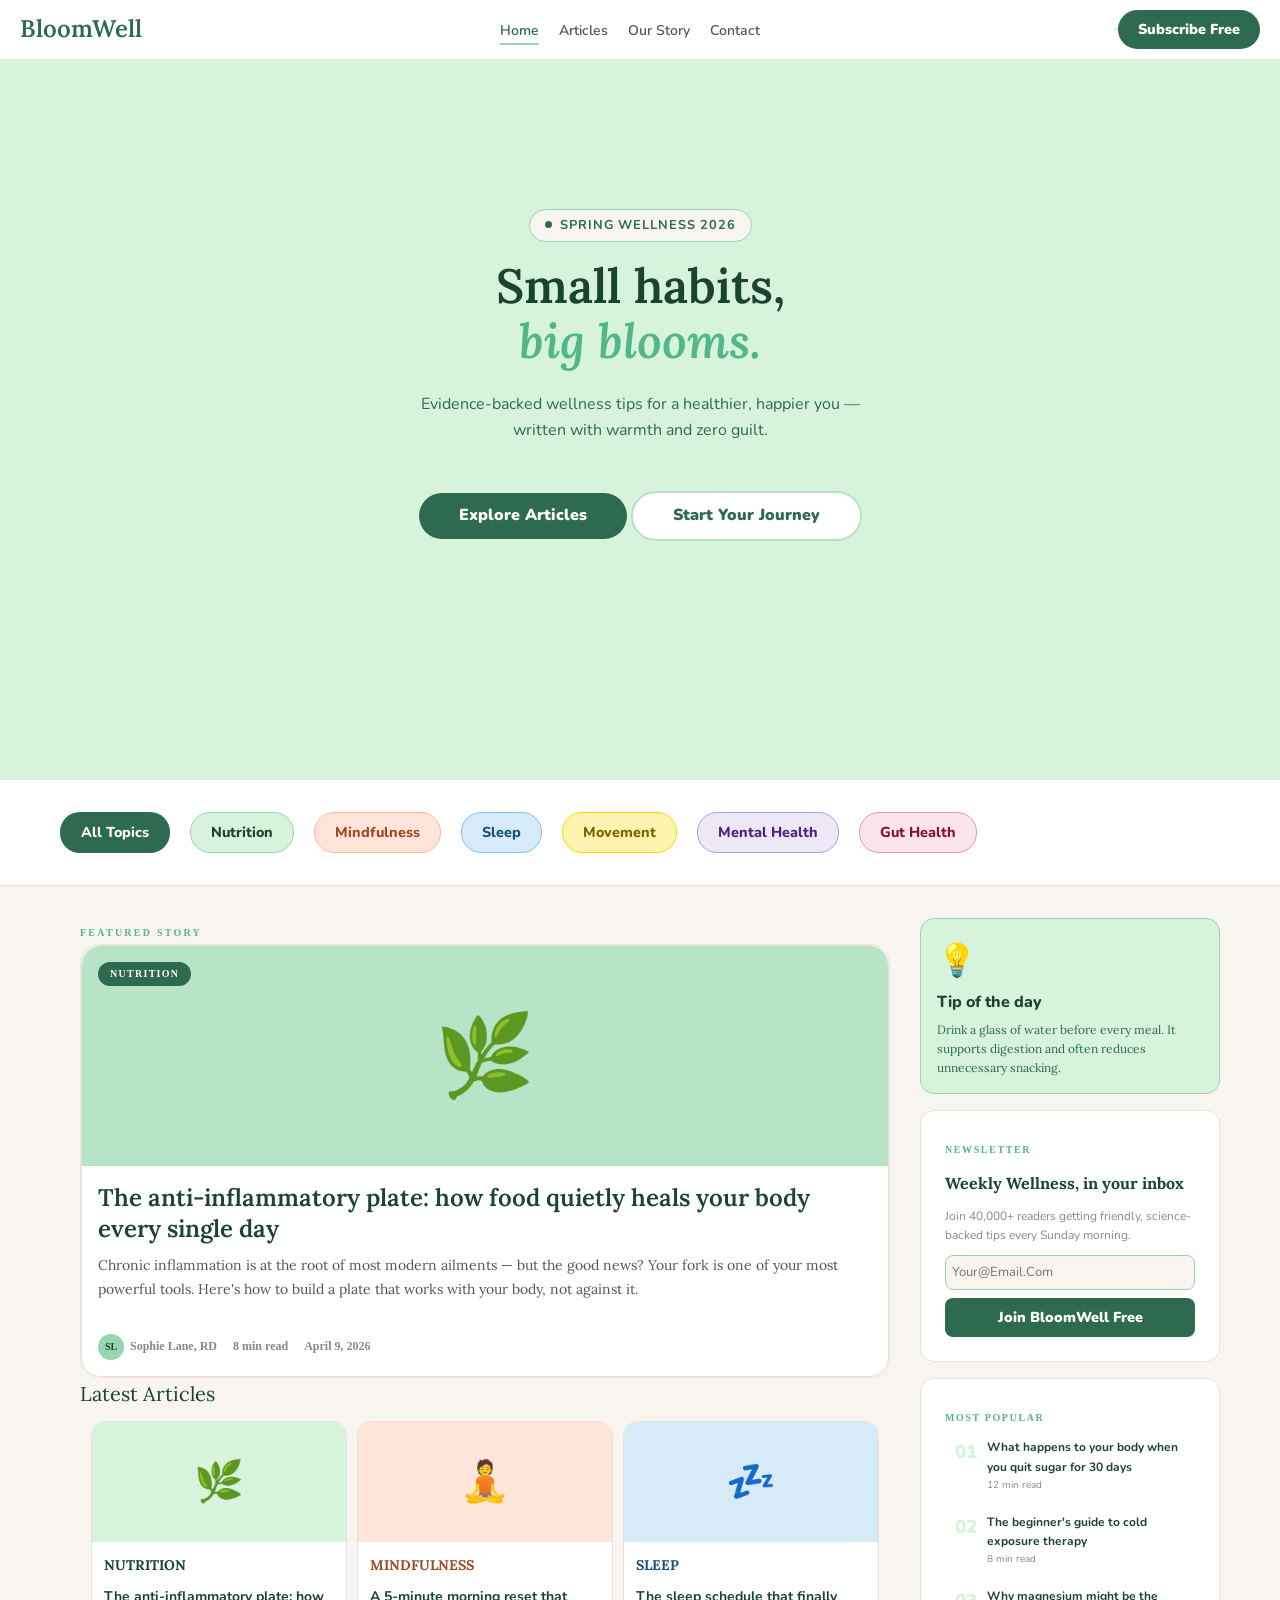
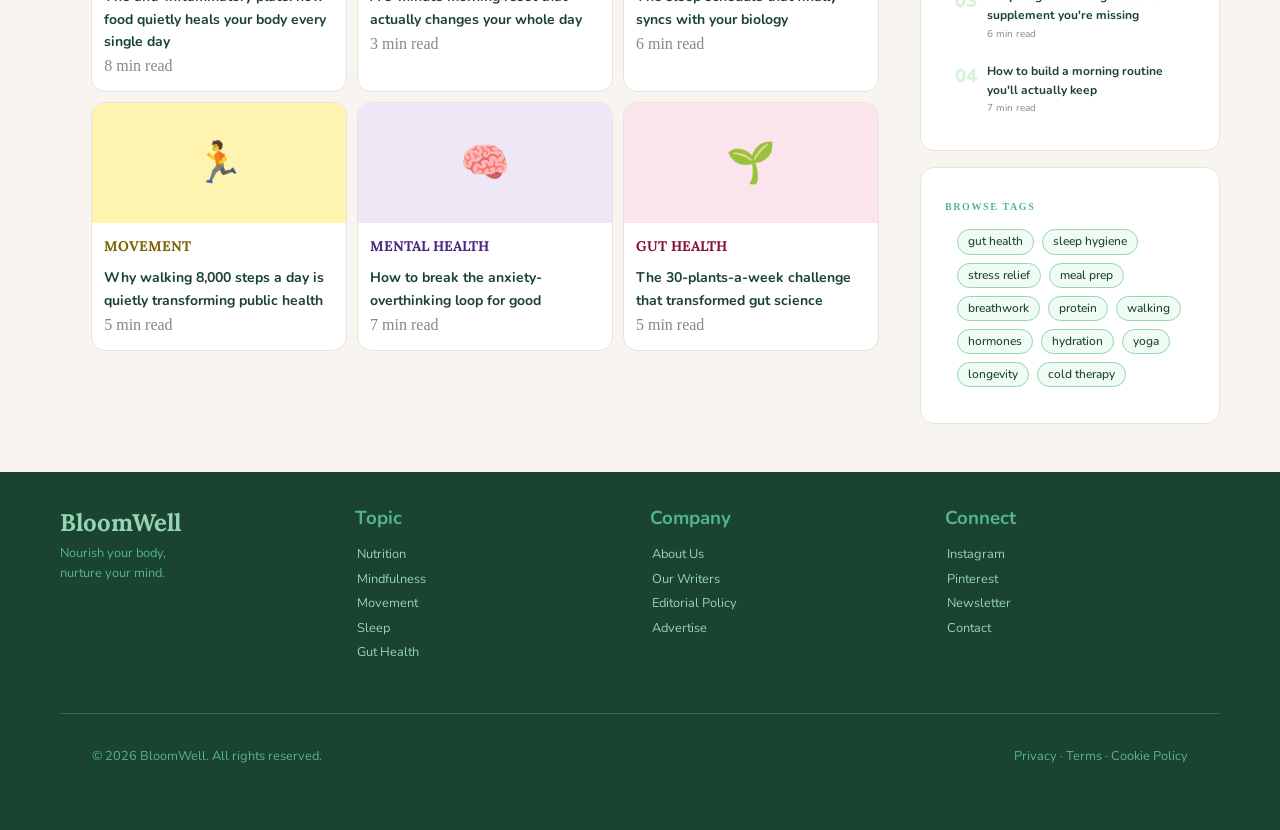
==== index.html @ ca2fdafd "initial commit" ====
<!doctype html>
<html lang="en">
  <head>
    <meta charset="UTF-8" />
    <meta name="viewport" content="width=device-width, initial-scale=1.0" />
    <!-- Primary meta -->
    <meta
      name="description"
      content="BloomWell - Evidence-backed wellness tips for a healthier, 
      happier you. Explore articles on nutrition, mindfulness, movement, sleep, and gut health."
    />
    <meta
      name="keywords"
      content="wellness, nutrition, mindfulness, healthy lifestyle, gut health, sleep, fitness, self care"
    />

    <!-- Open Graph (social sharing) -->
    <meta property="og:title" content="BloomWell | Small Habits, Big Blooms" />
    <meta
      property="og:description"
      content="Science-backed wellness, written with warmth and zero guilt. 
      Join 40,000+ readers living better, one small habit at a time."
    />
    <meta property="og:type" content="website" />
    <meta property="og:url" content="https://www.bloomwell.com" />

    <!-- Twitter/X Card -->
    <meta name="twitter:card" content="summary_large_image" />
    <meta name="twitter:title" content="BloomWell | Small Habits, Big Blooms" />
    <meta
      name="twitter:description"
      content="Science-backed wellness, written with warmth and zero guilt."
    />
    <title>BloomWell | Small Habits, Big Blooms</title>
    <link rel="stylesheet" href="./css/main.css" />
  </head>
  <body>
    <!-- HEADER SECTION -->
    <header>
      <div class="navbar">
        <div class="nav-logo-container">
          <a href="/" class="logo-title" aria-label="BloomWell Home">
            BloomWell
          </a>
        </div>
        <nav class="nav-menu-container" aria-label="Primary Navigation">
          <ul class="nav-menu">
            <li>
              <a href="/" class="nav-link active-class" aria-current="page"
                >home</a
              >
            </li>
            <li><a href="./articles.html" class="nav-link">Articles</a></li>
            <li><a href="./about.html" class="nav-link">Our Story</a></li>
            <li><a href="./contact.html" class="nav-link">Contact</a></li>
            <li>
              <a
                href="/"
                class="primary-btn mobile-cta"
                aria-label="Subscribe Button"
                >Subscribe Free</a
              >
            </li>
          </ul>
        </nav>
        <div class="nav-action-container">
          <button
            class="toggle-btn"
            aria-label="switch to dark mode"
            aria-pressed="false"
          ></button>
          <a href="/" class="primary-btn cta-btn" aria-label="Subscribe Button"
            >Subscribe Free</a
          >
        </div>
        <div
          class="hamburger-menu"
          aria-label="Toggle navigation menu"
          aria-expanded="false"
        >
          <span class="bar"></span>
          <span class="bar"></span>
          <span class="bar"></span>
        </div>
      </div>
    </header>

    <!-- MAIN SECTION -->
    <main>
      <!-- HERO SECTION -->
      <section class="hero-section">
        <div class="container">
          <div class="hero-grid">
            <div class="eyebrow-container">
              <div class="dot"></div>
              <div class="eyebrow">SPRING WELLNESS 2026</div>
            </div>

            <h1 class="hero-title">
              Small habits,<br />
              <em>big blooms.</em>
            </h1>
            <p class="hero-description">
              Evidence-backed wellness tips for a healthier, happier you —
              written with warmth and zero guilt.
            </p>
            <div class="hero-button-container">
              <button class="primary-btn large-btn">Explore Articles</button>
              <button class="secondary-btn large-btn">
                Start Your Journey
              </button>
            </div>
          </div>
        </div>
      </section>

      <!-- CATEGORY SECTION -->
      <section class="category-section">
        <div class="container">
          <div class="category-container"></div>
        </div>
      </section>

      <!-- FEATURE SECTION -->
      <section class="feature-section">
        <div class="container">
          <div class="main-container">
            <!-- FEATURE CONTAINER -->
            <div class="feature container">
              <span class="feature-label">Featured Story</span>
              <div class="feature-card">
                <!-- FEATURE CARD SECTION -->
              </div>

              <!-- ARTICLES CONTAINER -->
              <div class="article-container">
                <span class="article-label"> Latest Articles </span>
                <div class="article-grid">
                  <!-- ARTICLE CARD SECTION -->
                </div>
              </div>
            </div>

            <!-- SIDEBAR CONTAINER -->
            <aside class="sidebar-container">
              <!-- TIP CONTAINER -->
              <div class="tip-section">
                <div class="tip-image">💡</div>
                <h2 class="tip-title">Tip of the day</h2>
                <p class="tip-desc">
                  Drink a glass of water before every meal. It supports
                  digestion and often reduces unnecessary snacking.
                </p>
              </div>

              <!-- NEWSLETTER CONTAINER -->
              <div class="news-container">
                <span class="news-label">NEWSLETTER</span>
                <h2 class="news-title">Weekly Wellness, in your inbox</h2>
                <p class="news-desc">
                  Join 40,000+ readers getting friendly, science-backed tips
                  every Sunday morning.
                </p>
                <input
                  type="email"
                  class="email"
                  name="email"
                  id="email"
                  placeholder="your@email.com"
                />
                <button type="submit" class="primary-btn news-btn">
                  Join BloomWell Free
                </button>
              </div>

              <!-- POPULAR CONTAINER -->
              <div class="popular-section">
                <span class="popular-label">MOST POPULAR</span>

                <div class="popular-card">
                  <div class="pop-card-left">
                    <h3>01</h3>
                  </div>
                  <div class="pop-card-right">
                    <p class="pop-right-title">
                      What happens to your body when you quit sugar for 30 days
                    </p>
                    <p class="read-time">12 min read</p>
                  </div>
                </div>

                <div class="popular-card">
                  <div class="pop-card-left"><h3>02</h3></div>
                  <div class="pop-card-right">
                    <p class="pop-right-title">
                      The beginner's guide to cold exposure therapy
                    </p>
                    <p class="read-time">8 min read</p>
                  </div>
                </div>

                <div class="popular-card">
                  <div class="pop-card-left"><h3>03</h3></div>
                  <div class="pop-card-right">
                    <p class="pop-right-title">
                      Why magnesium might be the supplement you're missing
                    </p>
                    <p class="read-time">6 min read</p>
                  </div>
                </div>

                <div class="popular-card">
                  <div class="pop-card-left"><h3>04</h3></div>
                  <div class="pop-card-right">
                    <p class="pop-right-title">
                      How to build a morning routine you'll actually keep
                    </p>
                    <p class="read-time">7 min read</p>
                  </div>
                </div>
              </div>

              <!-- BROWSE TAGS -->
              <div class="browse-container">
                <span class="browse-label"> Browse tags</span>
                <div class="browse-grid"></div>
              </div>
            </aside>
          </div>
        </div>
      </section>
    </main>

    <!-- FOOTER SECTION -->
    <footer>
      <div class="container">
        <div class="footer-container">
          <div class="footer-header">
            <div class="footer-grid">
              <div class="grid-container1">
                <h2>BloomWell</h2>
                <p>Nourish your body,</p>
                <p>nurture your mind.</p>
              </div>
              <div class="grid-container">
                <h3>Topic</h3>
                <p>Nutrition</p>
                <p>Mindfulness</p>
                <p>Movement</p>
                <p>Sleep</p>
                <p>Gut Health</p>
              </div>
              <div class="grid-container">
                <h3>Company</h3>
                <p>About Us</p>
                <p>Our Writers</p>
                <p>Editorial Policy</p>
                <p>Advertise</p>
              </div>
              <div class="grid-container">
                <h3>Connect</h3>
                <p>Instagram</p>
                <p>Pinterest</p>
                <p>Newsletter</p>
                <p>Contact</p>
              </div>
            </div>
          </div>
          <div class="footer-bottom">
            <p>© 2026 BloomWell. All rights reserved.</p>
            <p>Privacy · Terms · Cookie Policy</p>
          </div>
        </div>
      </div>
    </footer>
    <script type="module" src="./script/feature.js"></script>
    <script type="module" src="./script/aside.js"></script>
    <script src="./script/header.js"></script>
  </body>
</html>
---- css/main.css ----
@import "./base/reset.css";
@import "./base/variables.css";

@import "./layout/header.css";
@import "./layout/footer.css";

@import "./components/button.css";

@import "./pages/home.css";

@import "./Section/hero.css";
@import "./Section/category.css";

@import "./layout/aside.css";

@import "./Section/feature.css";

@import "./pages/about.css";

@import "./pages/contact.css";
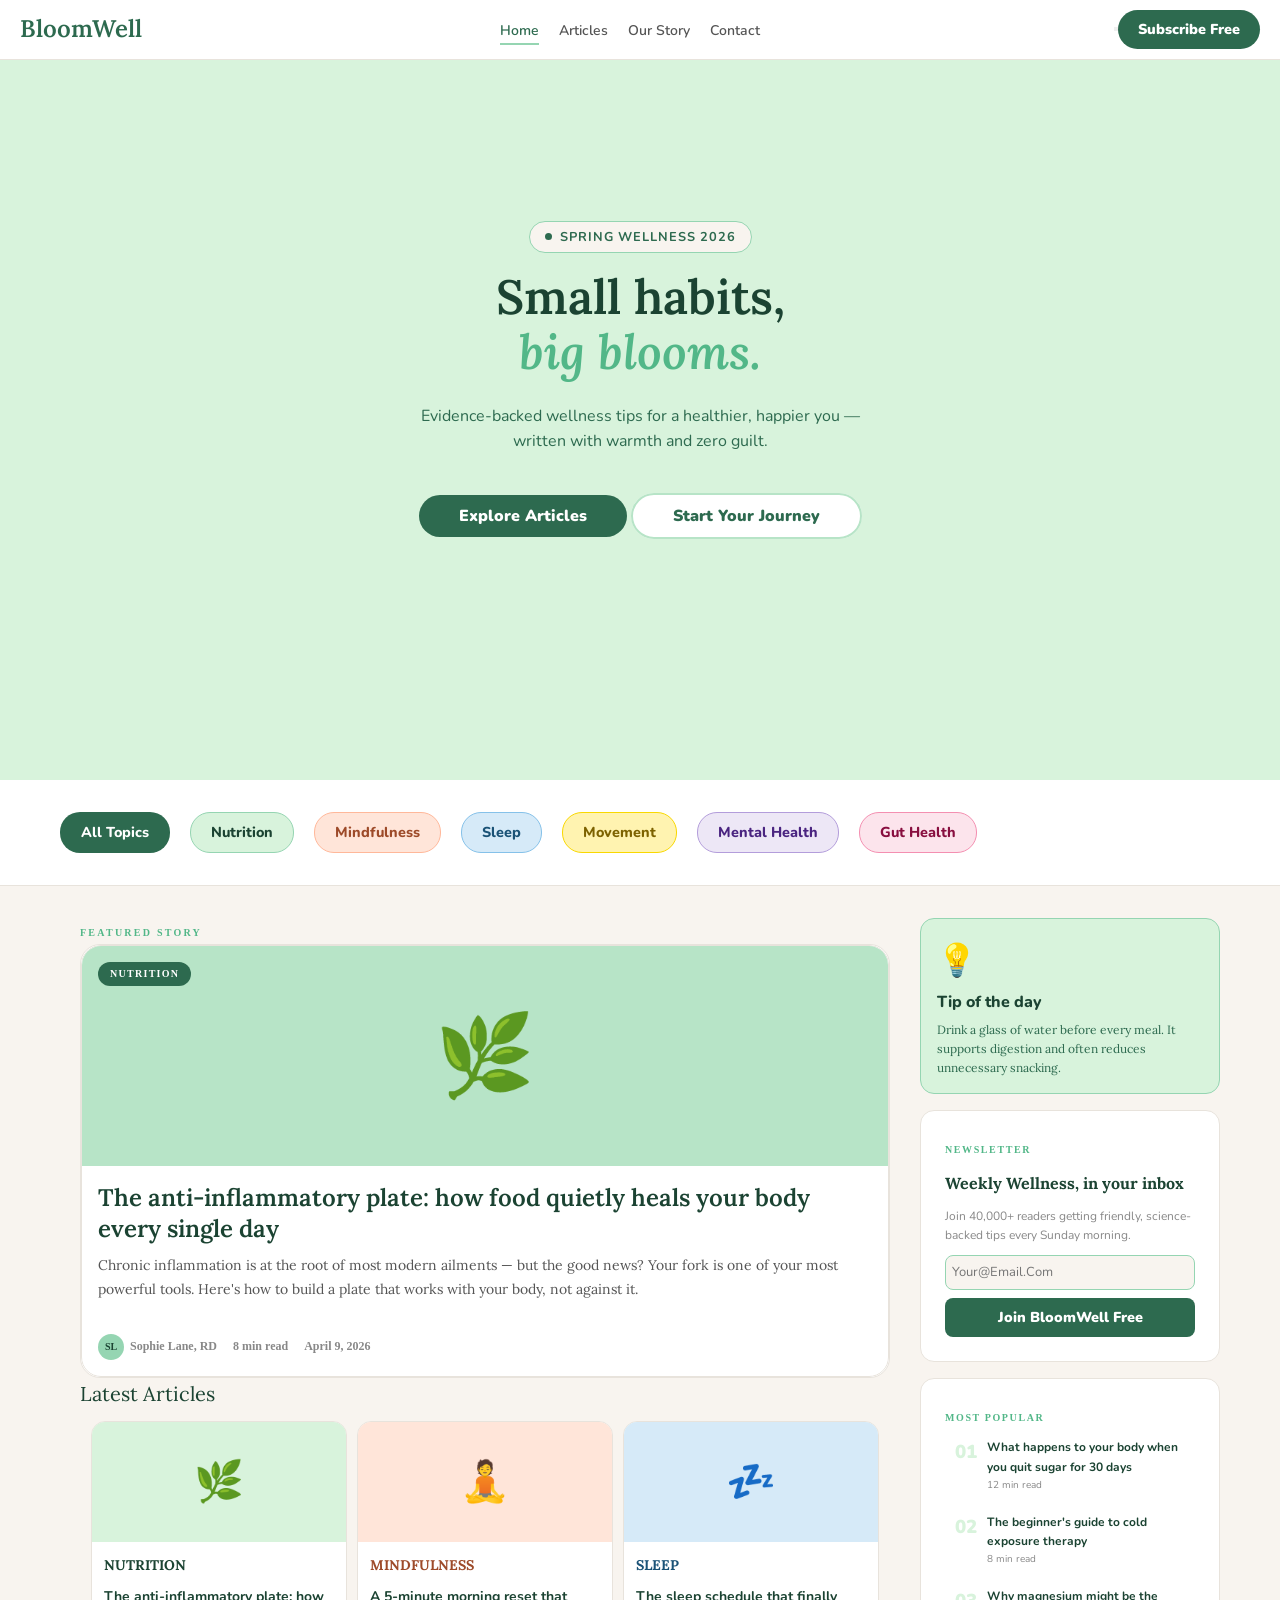
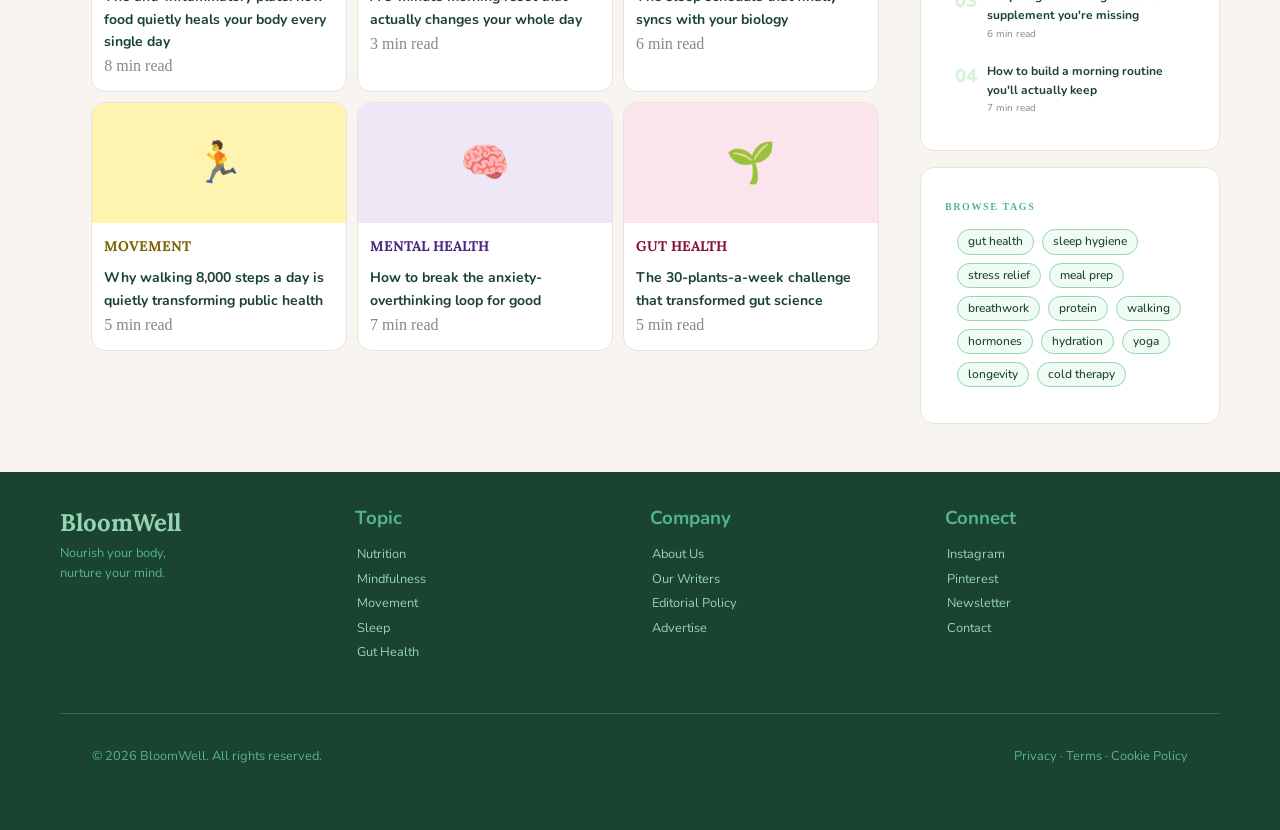
==== commit ca531e1b: "homepage butond updated" ====
--- a/index.html
+++ b/index.html
@@ -105,10 +105,10 @@
               written with warmth and zero guilt.
             </p>
             <div class="hero-button-container">
-              <button class="primary-btn large-btn">Explore Articles</button>
-              <button class="secondary-btn large-btn">
-                Start Your Journey
-              </button>
+              <a href="./articles.html" class="primary-btn large-btn"
+                >Explore Articles</a
+              >
+              <a class="secondary-btn large-btn"> Start Your Journey </a>
             </div>
           </div>
         </div>
--- a/css/main.css
+++ b/css/main.css
@@ -18,3 +18,5 @@
 @import "./pages/about.css";
 
 @import "./pages/contact.css";
+
+@import "./pages/articles.css";
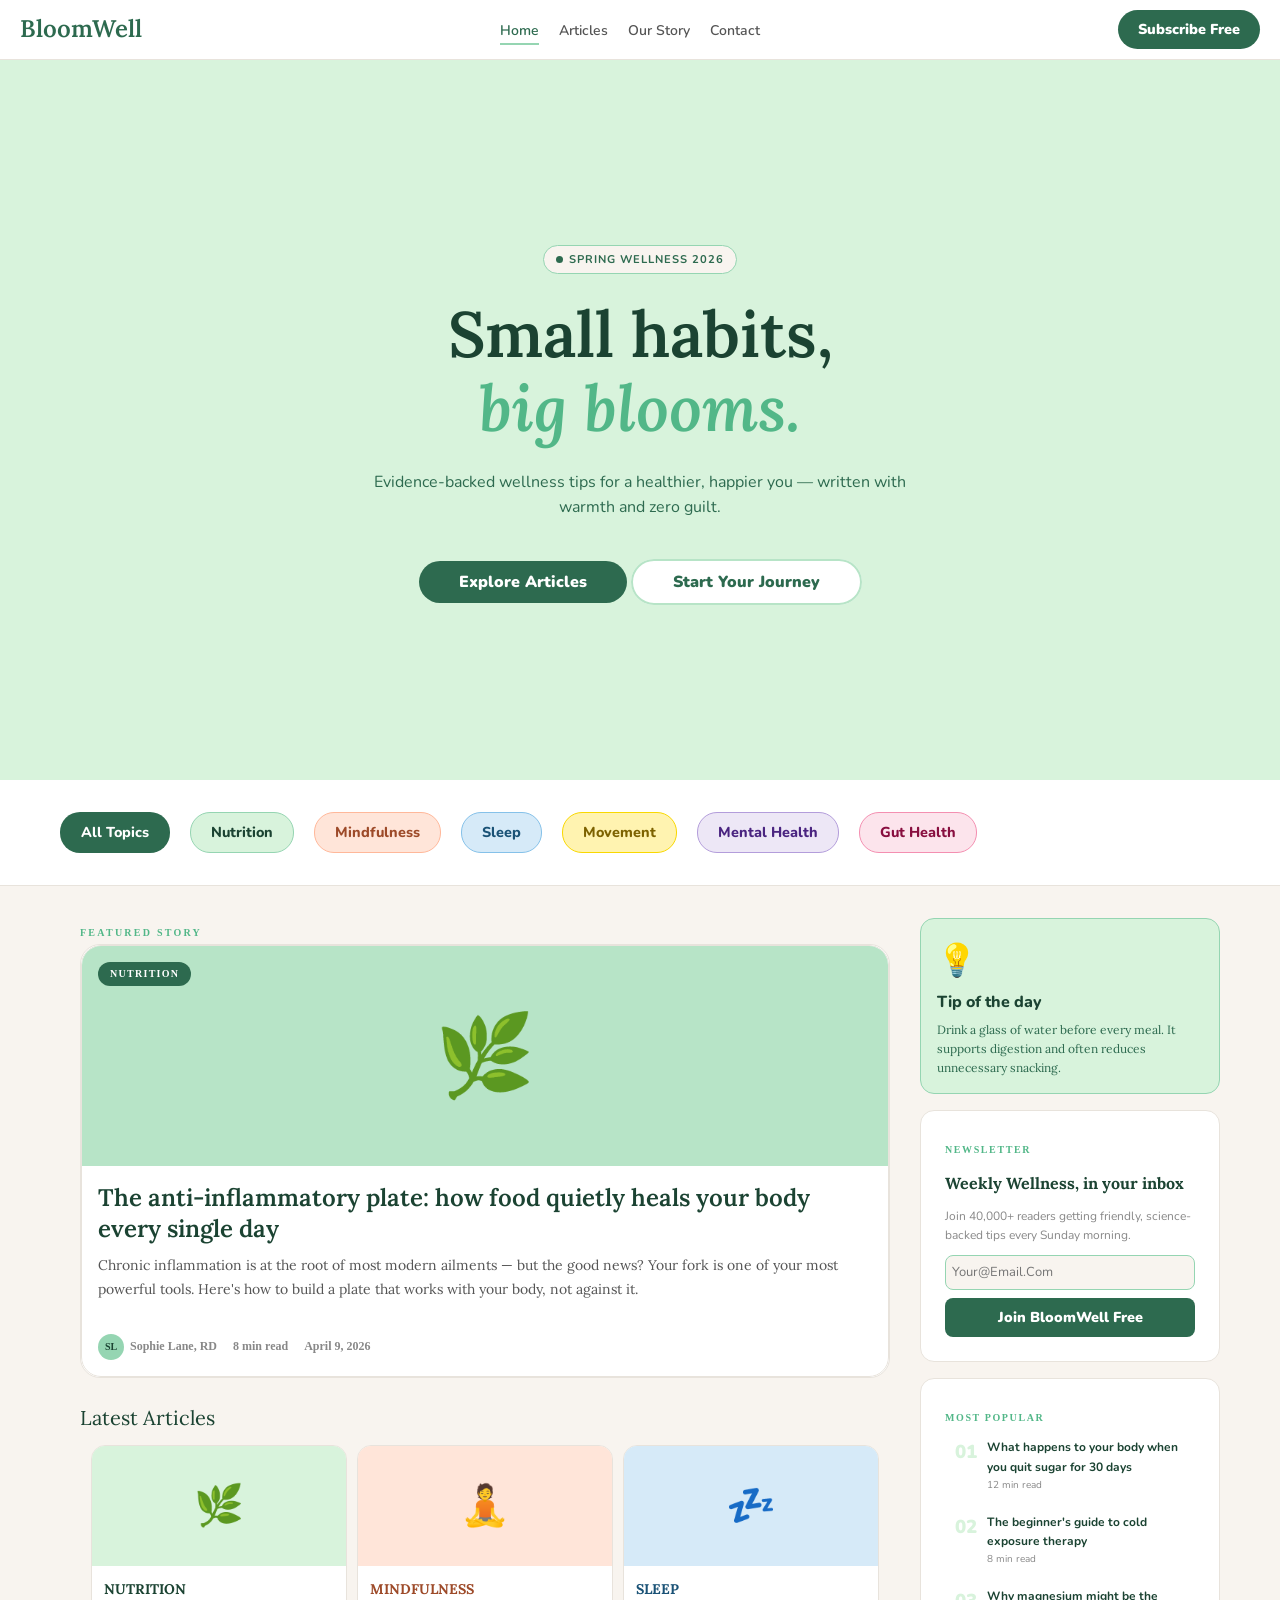
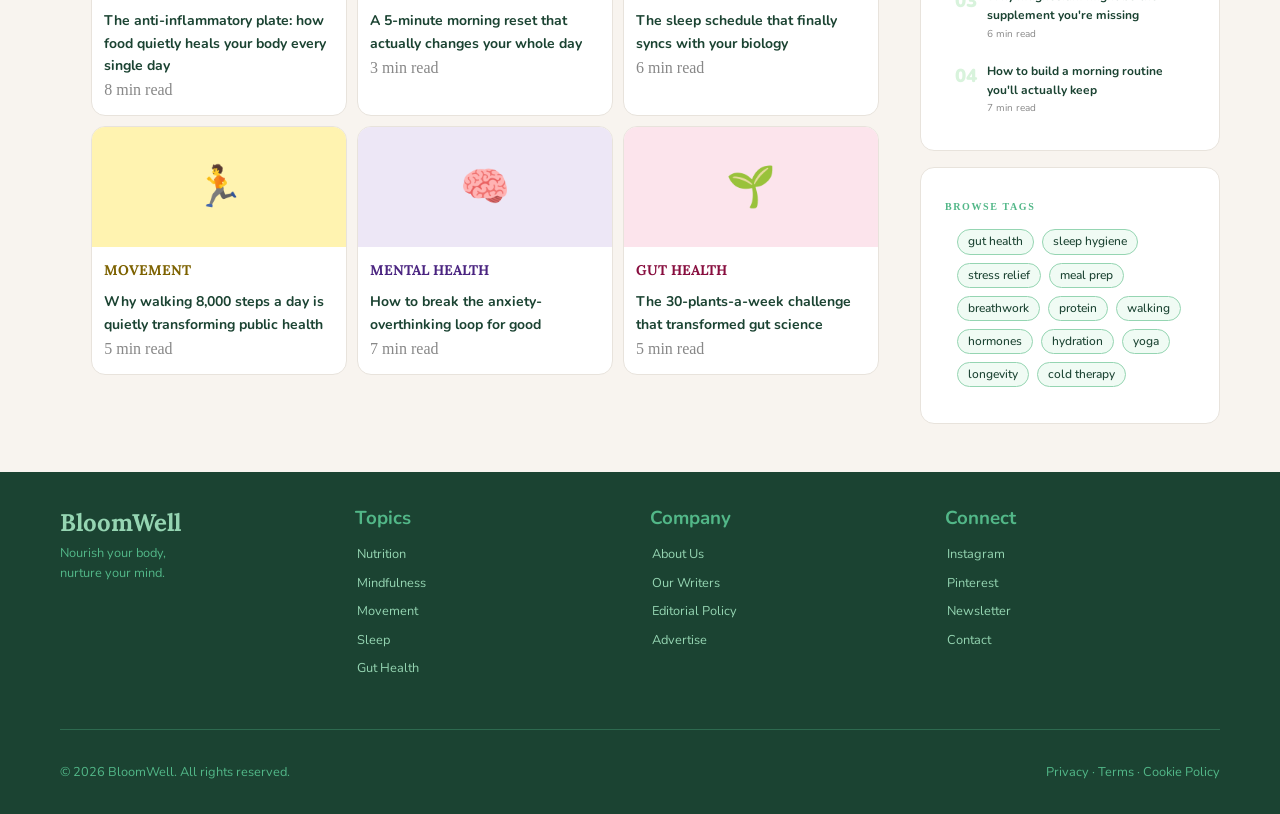
==== commit dee89049: "footer updated" ====
--- a/index.html
+++ b/index.html
@@ -64,11 +64,6 @@
           </ul>
         </nav>
         <div class="nav-action-container">
-          <button
-            class="toggle-btn"
-            aria-label="switch to dark mode"
-            aria-pressed="false"
-          ></button>
           <a href="/" class="primary-btn cta-btn" aria-label="Subscribe Button"
             >Subscribe Free</a
           >
@@ -129,7 +124,7 @@
             <div class="feature container">
               <span class="feature-label">Featured Story</span>
               <div class="feature-card">
-                <!-- FEATURE CARD SECTION -->
+                <!-- JS FEATURE CARD SECTION -->
               </div>
 
               <!-- ARTICLES CONTAINER -->
@@ -242,37 +237,51 @@
                 <p>Nourish your body,</p>
                 <p>nurture your mind.</p>
               </div>
+
               <div class="grid-container">
-                <h3>Topic</h3>
-                <p>Nutrition</p>
-                <p>Mindfulness</p>
-                <p>Movement</p>
-                <p>Sleep</p>
-                <p>Gut Health</p>
-              </div>
+                <h3>Topics</h3>
+                <nav aria-label="Topics Navigation">
+                  <a href="#">Nutrition</a>
+                  <a href="#">Mindfulness</a>
+                  <a href="#">Movement</a>
+                  <a href="#">Sleep</a>
+                  <a href="#">Gut Health</a>
+                </nav>
+              </div>
+
               <div class="grid-container">
                 <h3>Company</h3>
-                <p>About Us</p>
-                <p>Our Writers</p>
-                <p>Editorial Policy</p>
-                <p>Advertise</p>
-              </div>
+                <nav aria-label="Company Navigation">
+                  <a href="#">About Us</a>
+                  <a href="#">Our Writers</a>
+                  <a href="#">Editorial Policy</a>
+                  <a href="#">Advertise</a>
+                </nav>
+              </div>
+
               <div class="grid-container">
                 <h3>Connect</h3>
-                <p>Instagram</p>
-                <p>Pinterest</p>
-                <p>Newsletter</p>
-                <p>Contact</p>
-              </div>
-            </div>
-          </div>
+                <nav aria-label="Connect Navigation">
+                  <a href="#">Instagram</a>
+                  <a href="#">Pinterest</a>
+                  <a href="#">Newsletter</a>
+                  <a href="#">Contact</a>
+                </nav>
+              </div>
+            </div>
+          </div>
+
           <div class="footer-bottom">
-            <p>© 2026 BloomWell. All rights reserved.</p>
-            <p>Privacy · Terms · Cookie Policy</p>
+            <p>&copy; 2026 BloomWell. All rights reserved.</p>
+            <p>
+              <a href="#">Privacy</a> &middot; <a href="#">Terms</a> &middot;
+              <a href="#">Cookie Policy</a>
+            </p>
           </div>
         </div>
       </div>
     </footer>
+
     <script type="module" src="./script/feature.js"></script>
     <script type="module" src="./script/aside.js"></script>
     <script src="./script/header.js"></script>
--- a/css/main.css
+++ b/css/main.css
@@ -5,8 +5,6 @@
 @import "./layout/footer.css";
 
 @import "./components/button.css";
-
-@import "./pages/home.css";
 
 @import "./Section/hero.css";
 @import "./Section/category.css";
